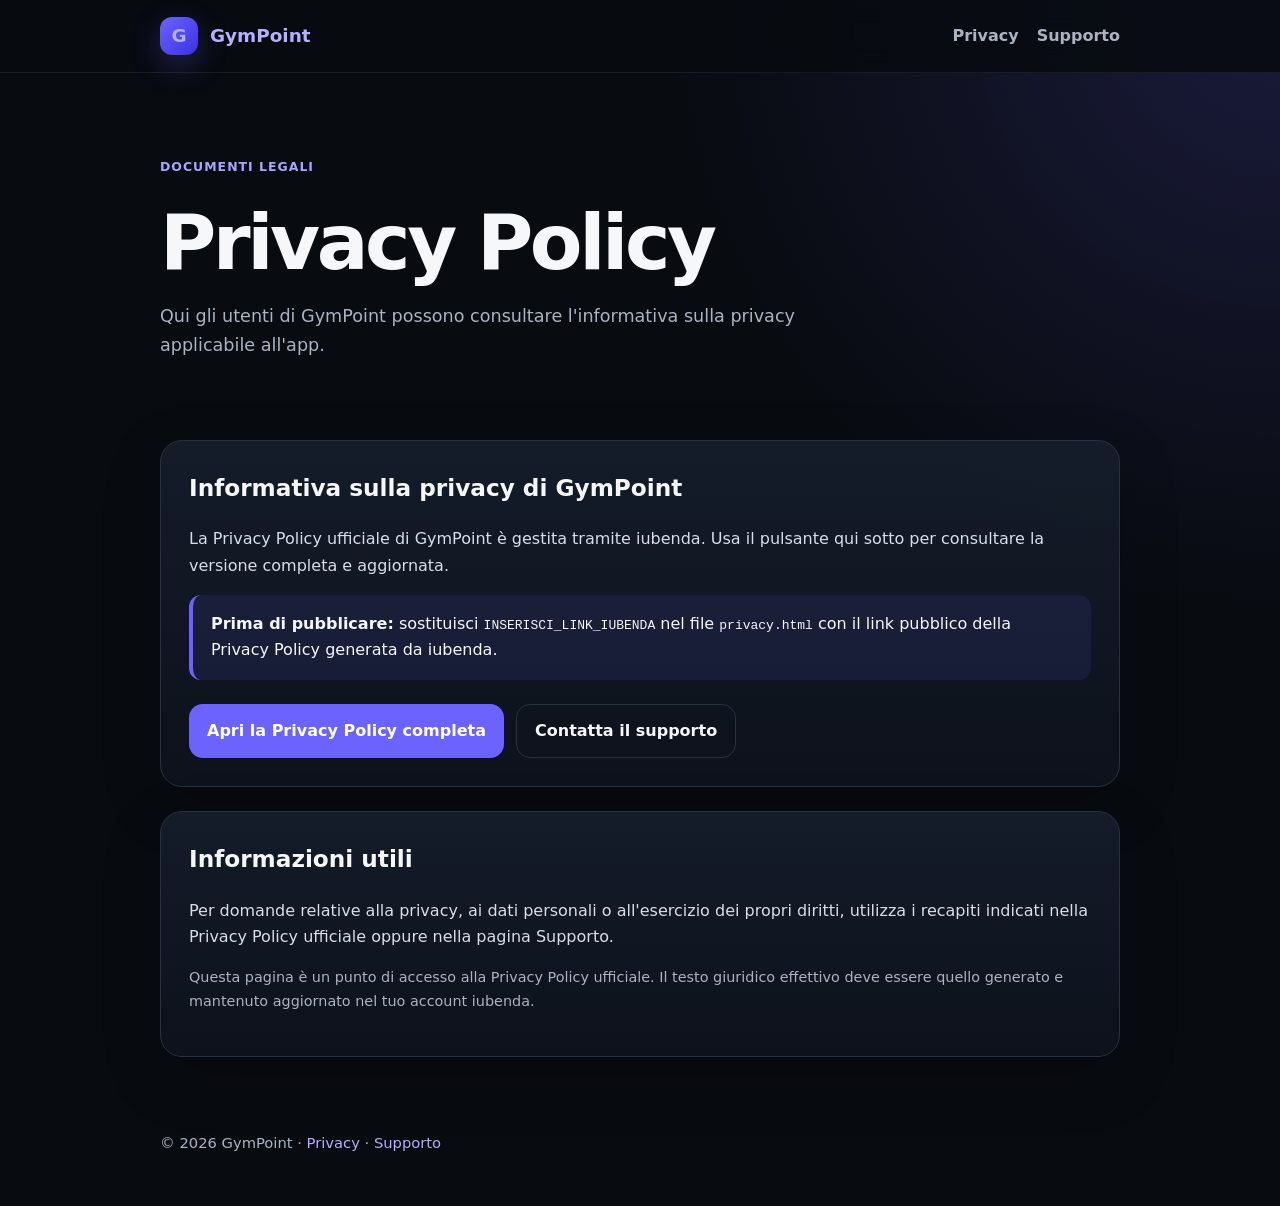
==== privacy.html @ adf3fe00 "Add files via upload" ====
<!doctype html>
<html lang="it">
<head>
  <meta charset="utf-8">
  <meta name="viewport" content="width=device-width, initial-scale=1">
  <meta name="description" content="Privacy Policy di GymPoint">
  <title>Privacy Policy — GymPoint</title>
  <link rel="stylesheet" href="styles.css">
</head>
<body>
<header>
  <div class="container nav">
    <a class="brand" href="index.html"><span class="logo">G</span>GymPoint</a>
    <nav>
      <a href="privacy.html">Privacy</a>
      <a href="support.html">Supporto</a>
    </nav>
  </div>
</header>

<main class="container">
  <section class="hero">
    <div class="eyebrow">Documenti legali</div>
    <h1>Privacy Policy</h1>
    <p class="lead">Qui gli utenti di GymPoint possono consultare l'informativa sulla privacy applicabile all'app.</p>
  </section>

  <section class="card">
    <h2>Informativa sulla privacy di GymPoint</h2>
    <p>
      La Privacy Policy ufficiale di GymPoint è gestita tramite iubenda.
      Usa il pulsante qui sotto per consultare la versione completa e aggiornata.
    </p>

    <div class="notice">
      <strong>Prima di pubblicare:</strong>
      sostituisci <code>INSERISCI_LINK_IUBENDA</code> nel file <code>privacy.html</code>
      con il link pubblico della Privacy Policy generata da iubenda.
    </div>

    <div class="actions">
      <a class="button" href="INSERISCI_LINK_IUBENDA" target="_blank" rel="noopener noreferrer">
        Apri la Privacy Policy completa
      </a>
      <a class="button secondary" href="support.html">Contatta il supporto</a>
    </div>
  </section>

  <section class="card">
    <h2>Informazioni utili</h2>
    <p>
      Per domande relative alla privacy, ai dati personali o all'esercizio dei propri diritti,
      utilizza i recapiti indicati nella Privacy Policy ufficiale oppure nella pagina Supporto.
    </p>
    <p class="muted small">
      Questa pagina è un punto di accesso alla Privacy Policy ufficiale. Il testo giuridico
      effettivo deve essere quello generato e mantenuto aggiornato nel tuo account iubenda.
    </p>
  </section>
</main>

<footer>
  <div class="container">© <span id="year"></span> GymPoint · <a href="privacy.html">Privacy</a> · <a href="support.html">Supporto</a></div>
</footer>
<script>document.getElementById('year').textContent = new Date().getFullYear();</script>
</body>
</html>
---- styles.css ----
:root{
  --bg:#080b10;
  --panel:#111722;
  --panel2:#151d2a;
  --text:#f6f7fb;
  --muted:#aab3c2;
  --accent:#6c63ff;
  --accent2:#8a84ff;
  --line:#263142;
  --ok:#43d18d;
}
*{box-sizing:border-box}
html{scroll-behavior:smooth}
body{
  margin:0;
  font-family:Inter,ui-sans-serif,system-ui,-apple-system,BlinkMacSystemFont,"Segoe UI",sans-serif;
  color:var(--text);
  background:
    radial-gradient(circle at top right, rgba(108,99,255,.18), transparent 35%),
    var(--bg);
  line-height:1.65;
}
a{color:#b4afff;text-decoration:none}
a:hover{text-decoration:underline}
.container{width:min(960px,calc(100% - 32px));margin:auto}
header{
  position:sticky;top:0;z-index:10;
  border-bottom:1px solid rgba(255,255,255,.07);
  background:rgba(8,11,16,.86);
  backdrop-filter:blur(14px);
}
.nav{
  min-height:72px;display:flex;align-items:center;justify-content:space-between;gap:16px
}
.brand{display:flex;align-items:center;gap:12px;font-weight:800;font-size:1.15rem}
.logo{
  width:38px;height:38px;border-radius:12px;
  display:grid;place-items:center;
  background:linear-gradient(135deg,var(--accent),#3a32df);
  box-shadow:0 10px 30px rgba(108,99,255,.28);
  font-weight:900
}
nav{display:flex;gap:18px;flex-wrap:wrap}
nav a{color:var(--muted);font-weight:600}
.hero{padding:84px 0 38px}
.eyebrow{color:#a9a4ff;font-weight:800;letter-spacing:.08em;text-transform:uppercase;font-size:.78rem}
h1{font-size:clamp(2.35rem,7vw,4.8rem);line-height:1.02;margin:.35em 0 .25em;letter-spacing:-.045em}
.lead{font-size:1.1rem;color:var(--muted);max-width:720px}
.card{
  margin:24px 0;padding:28px;border:1px solid var(--line);border-radius:22px;
  background:linear-gradient(180deg,rgba(21,29,42,.96),rgba(13,18,27,.96));
  box-shadow:0 20px 60px rgba(0,0,0,.18)
}
h2{font-size:1.45rem;margin-top:0}
h3{font-size:1.05rem;margin-top:1.6rem}
p,li{color:#d8dee8}
.muted{color:var(--muted)}
.button{
  display:inline-flex;align-items:center;justify-content:center;
  padding:13px 18px;border-radius:14px;background:var(--accent);color:white;
  font-weight:800;text-decoration:none;border:0
}
.button:hover{background:var(--accent2);text-decoration:none}
.button.secondary{background:transparent;border:1px solid var(--line);color:var(--text)}
.actions{display:flex;gap:12px;flex-wrap:wrap;margin-top:24px}
.notice{
  padding:16px 18px;border-left:4px solid var(--accent);
  background:rgba(108,99,255,.10);border-radius:12px
}
.grid{display:grid;grid-template-columns:repeat(2,minmax(0,1fr));gap:18px}
.item{
  padding:20px;border:1px solid var(--line);border-radius:18px;background:rgba(255,255,255,.025)
}
.item strong{display:block;margin-bottom:5px}
details{
  padding:18px 0;border-bottom:1px solid var(--line)
}
summary{cursor:pointer;font-weight:750}
label{display:block;margin:14px 0 7px;font-weight:700}
input,textarea,select{
  width:100%;padding:13px 14px;border-radius:12px;border:1px solid var(--line);
  background:#0c1119;color:var(--text);font:inherit
}
textarea{min-height:150px;resize:vertical}
footer{padding:50px 0;color:var(--muted);font-size:.92rem}
.small{font-size:.9rem}
@media (max-width:700px){
  .nav{align-items:flex-start;padding:16px 0;flex-direction:column}
  .hero{padding-top:52px}
  .grid{grid-template-columns:1fr}
  .card{padding:20px}
}
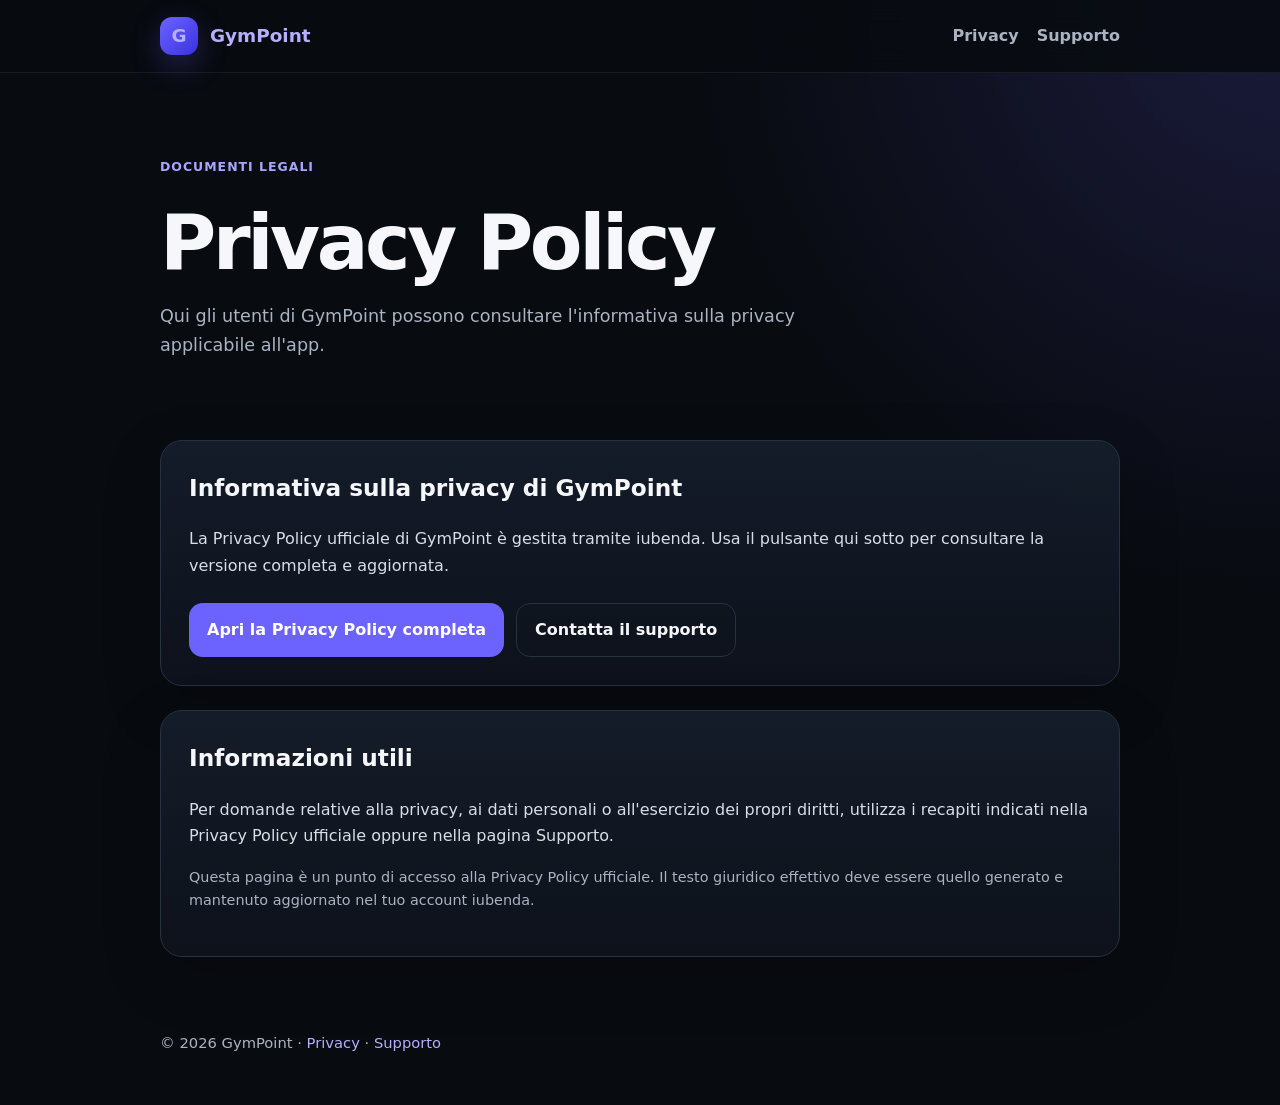
==== commit 98380eb8: "Update privacy.html" ====
--- a/privacy.html
+++ b/privacy.html
@@ -32,14 +32,8 @@
       Usa il pulsante qui sotto per consultare la versione completa e aggiornata.
     </p>
 
-    <div class="notice">
-      <strong>Prima di pubblicare:</strong>
-      sostituisci <code>INSERISCI_LINK_IUBENDA</code> nel file <code>privacy.html</code>
-      con il link pubblico della Privacy Policy generata da iubenda.
-    </div>
-
     <div class="actions">
-      <a class="button" href="INSERISCI_LINK_IUBENDA" target="_blank" rel="noopener noreferrer">
+      <a class="button" href="https://www.iubenda.com/privacy-policy/90897647" target="_blank" rel="noopener noreferrer">
         Apri la Privacy Policy completa
       </a>
       <a class="button secondary" href="support.html">Contatta il supporto</a>
